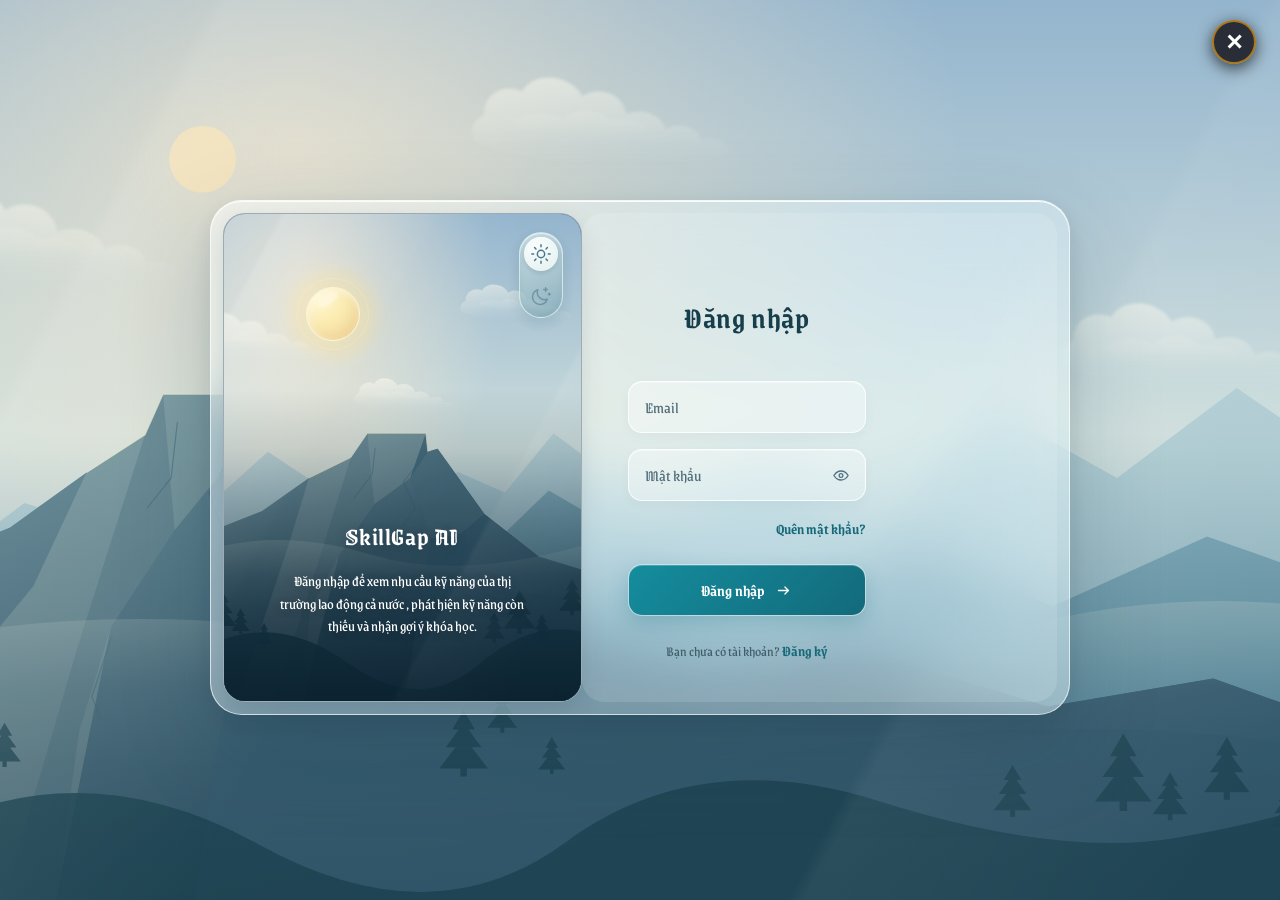
==== ai-skill-gap-system/apps/auth-web/index.html @ 1d26b66d "feat: tich hop chuc nang dang nhap dang ky halloween modal va backend auth day du" ====
<!doctype html>
<html lang="vi">

  <head>
    <meta charset="utf-8" />
    <meta name="viewport" content="width=device-width, initial-scale=1" />
    <title>Đăng nhập | SkillGap AI</title>
    <link rel="stylesheet" href="style.css?v=10" />
    <link rel="stylesheet" href="auth.css?v=10" />
    <script src="resources.js?v=10" defer></script>
    <script src="script.js?v=10" defer></script>
    <script src="spider.js?v=10" defer></script>
    <script src="wolf.js?v=10" defer></script>
    <script src="config.js?v=10" defer></script>
    <script src="auth.js?v=10" defer></script>
  </head>

  <body>

    <div class="landscape-scene page-landscape" aria-hidden="true">
      <img class="scene-land scene-day" src="images/background-day.svg?v=clouds-1" alt="" />
      <img class="scene-land scene-night" src="images/background-night.svg?v=clouds-1" alt="" />
      <div class="sky-flight" aria-hidden="true">
        <span class="sky-bat bat-1">
          <span class="flyer-facing">
            <span data-svg="images/bat.svg" aria-hidden="true"></span>
          </span>
        </span>
        <span class="sky-bat bat-2">
          <span class="flyer-facing">
            <span data-svg="images/bat.svg" aria-hidden="true"></span>
          </span>
        </span>
        <span class="sky-bat bat-3">
          <span class="flyer-facing">
            <span data-svg="images/bat.svg" aria-hidden="true"></span>
          </span>
        </span>
        <span class="sky-bat bat-4">
          <span class="flyer-facing">
            <span data-svg="images/bat.svg" aria-hidden="true"></span>
          </span>
        </span>
        <span class="sky-bat bat-5">
          <span class="flyer-facing">
            <span data-svg="images/bat.svg" aria-hidden="true"></span>
          </span>
        </span>
        <span class="sky-bat bat-6">
          <span class="flyer-facing">
            <span data-svg="images/bat.svg" aria-hidden="true"></span>
          </span>
        </span>
        <span class="sky-witch">
          <span class="flyer-facing">
            <img src="images/witch.svg?v=1" alt="" width="3600" height="3400" draggable="false">
          </span>
        </span>
      </div>
    </div>

    <div class="login-shell">
      <!-- Nút Đóng Modal Halloween và quay lại Dashboard -->
      <button id="close-auth-modal-btn" type="button" aria-label="Đóng giao diện đăng nhập" title="Đóng và quay lại trang chính" onclick="try { if (window.parent && window.parent !== window) { window.parent.postMessage({ type: 'CLOSE_HALLOWEEN_MODAL' }, '*'); } else { window.location.href = 'http://localhost:8080'; } } catch(e) { window.location.href = 'http://localhost:8080'; }" style="position:fixed;top:20px;right:24px;z-index:999999;width:44px;height:44px;border-radius:50%;background:rgba(20,20,30,0.85);border:2px solid rgba(255,165,0,0.6);color:#fff;font-size:22px;font-weight:bold;cursor:pointer;display:flex;align-items:center;justify-content:center;box-shadow:0 4px 16px rgba(0,0,0,0.7);transition:all 0.25s ease;" onmouseover="this.style.background='rgba(239,68,68,0.9)';this.style.transform='scale(1.1) rotate(90deg)'" onmouseout="this.style.background='rgba(20,20,30,0.85)';this.style.transform='scale(1) rotate(0deg)'">
        ✕
      </button>
      <div class="halloween-vines" id="halloween-vines" aria-hidden="true"></div>
      <main class="login-card" aria-labelledby="login-title">
        <section class="scene-panel" aria-labelledby="welcome-title">
          <div class="landscape-scene" aria-hidden="true">
            <div class="scene-sky-objects">
              <div class="scene-sun"></div>
              <div class="scene-moon"></div>
            </div>
            <img class="scene-land scene-day" src="images/panel-day.svg?v=responsive-1" alt="" />
            <img class="scene-land scene-night" src="images/panel-night.svg?v=responsive-1" alt="" />
            <div class="sky-flight" aria-hidden="true">
              <span class="sky-bat bat-1">
                <span class="flyer-facing">
                  <span data-svg="images/bat.svg" aria-hidden="true"></span>
                </span>
              </span>
              <span class="sky-bat bat-2">
                <span class="flyer-facing">
                  <span data-svg="images/bat.svg" aria-hidden="true"></span>
                </span>
              </span>
              <span class="sky-bat bat-3">
                <span class="flyer-facing">
                  <span data-svg="images/bat.svg" aria-hidden="true"></span>
                </span>
              </span>
            </div>
          </div>
          <div class="summit-stage" aria-hidden="true"></div>
          <button class="theme-toggle" id="theme-toggle" type="button" aria-pressed="false" aria-label="Bật đêm Halloween">
            <span class="theme-toggle-thumb" aria-hidden="true"></span>
            <span data-svg="images/icon-sun.svg" aria-hidden="true"></span>
            <span data-svg="images/icon-moon.svg" aria-hidden="true"></span>
          </button>
          <div class="scene-copy">
            <h2 id="welcome-title">SkillGap AI</h2>
            <p>Đăng nhập để xem nhu cầu kỹ năng của thị trường lao động cả nước , phát hiện kỹ năng còn thiếu và nhận gợi ý khóa học.</p>
          </div>
        </section>
        <section class="form-panel">
          <!-- View 1: Form Đăng nhập -->
          <div class="auth-view" id="login-view">
            <form class="login-form" id="login-form">
              <h1 id="login-title">Đăng nhập</h1>
              <div class="field">
                <label class="sr-only" for="email">Email</label>
                <input id="email" name="email" type="email" placeholder="Email" autocomplete="username" required />
                <div class="email-owl" id="email-owl" aria-hidden="true">
                  <span data-svg="images/owl.svg" aria-hidden="true"></span>
                </div>
              </div>
              <div class="field password">
                <label class="sr-only" for="password">Mật khẩu</label>
                <input id="password" name="password" type="password" placeholder="Mật khẩu" autocomplete="current-password" required />
                <button class="eye" id="show-password" type="button" aria-label="Hiện mật khẩu" aria-pressed="false" aria-controls="password">
                  <img src="images/icon-eye.svg" alt="" width="18" height="18" />
                </button>
              </div>
              <button class="text-action forgot" id="forgot-password" type="button">Quên mật khẩu?</button>
              <button class="submit" id="login-submit-btn" type="submit">
                <span>Đăng nhập</span> <img src="images/icon-arrow.svg" alt="" width="17" height="17" />
              </button>
              <p class="signup-row">
                <span>Bạn chưa có tài khoản?</span> <button class="text-action" id="signup" type="button">Đăng ký</button>
              </p>
            </form>
          </div>

          <!-- View 2: Form Đăng ký -->
          <div class="auth-view" id="register-view" hidden>
            <form class="register-form" id="register-form">
              <h1 id="register-title">Đăng ký tài khoản</h1>

              <!-- Chọn chức vụ (3 chip) -->
              <span class="role-selector-label">Chọn chức vụ của bạn:</span>
              <div class="role-chips" role="radiogroup" aria-label="Chọn chức vụ">
                <button class="role-chip active" id="chip-worker" type="button" data-role="worker" role="radio" aria-checked="true">
                  <span class="chip-icon">👤</span>
                  <span>Người lao động</span>
                </button>
                <button class="role-chip" id="chip-employer" type="button" data-role="employer" role="radio" aria-checked="false">
                  <span class="chip-icon">🏢</span>
                  <span>Nhà tuyển dụng</span>
                </button>
                <button class="role-chip" id="chip-provider" type="button" data-role="course_provider" role="radio" aria-checked="false">
                  <span class="chip-icon">🎓</span>
                  <span>Đơn vị đào tạo</span>
                </button>
              </div>

              <!-- Trường riêng: Người lao động (worker) -->
              <div class="role-field-group" id="fields-worker">
                <div class="field">
                  <label class="sr-only" for="reg-worker-name">Họ và tên</label>
                  <input id="reg-worker-name" name="full_name" type="text" placeholder="Họ và tên" />
                </div>
              </div>

              <!-- Trường riêng: Nhà tuyển dụng (employer) -->
              <div class="role-field-group" id="fields-employer" hidden>
                <div class="field">
                  <label class="sr-only" for="reg-company-name">Tên công ty</label>
                  <input id="reg-company-name" name="company_name" type="text" placeholder="Tên công ty" />
                </div>
                <div class="field">
                  <label class="sr-only" for="reg-contact-name">Tên người liên hệ</label>
                  <input id="reg-contact-name" name="contact_name" type="text" placeholder="Tên người liên hệ" />
                </div>
                <div class="field">
                  <label class="sr-only" for="reg-phone">Số điện thoại</label>
                  <input id="reg-phone" name="phone" type="tel" placeholder="Số điện thoại liên hệ" />
                </div>
              </div>

              <!-- Trường riêng: Nhà đăng khóa học (course_provider) -->
              <div class="role-field-group" id="fields-provider" hidden>
                <div class="field">
                  <label class="sr-only" for="reg-provider-name">Tên đơn vị đào tạo</label>
                  <input id="reg-provider-name" name="provider_name" type="text" placeholder="Tên đơn vị đào tạo" />
                </div>
                <div class="field">
                  <label class="sr-only" for="reg-website">Website (không bắt buộc)</label>
                  <input id="reg-website" name="website" type="url" placeholder="Website (không bắt buộc)" />
                </div>
                <div class="field">
                  <label class="sr-only" for="reg-description">Mô tả (không bắt buộc)</label>
                  <textarea id="reg-description" name="description" placeholder="Mô tả ngắn về đơn vị đào tạo (không bắt buộc)"></textarea>
                </div>
              </div>

              <!-- Trường chung -->
              <div class="field">
                <label class="sr-only" for="reg-email">Email</label>
                <input id="reg-email" name="email" type="email" placeholder="Email" autocomplete="username" required />
              </div>

              <div class="field password">
                <label class="sr-only" for="reg-password">Mật khẩu</label>
                <input id="reg-password" name="password" type="password" placeholder="Mật khẩu (tối thiểu 8 ký tự)" autocomplete="new-password" required />
                <button class="eye toggle-reg-pwd" type="button" data-target="reg-password" aria-label="Hiện mật khẩu">
                  <img src="images/icon-eye.svg" alt="" width="18" height="18" />
                </button>
              </div>

              <div class="field password">
                <label class="sr-only" for="reg-password-confirm">Nhập lại mật khẩu</label>
                <input id="reg-password-confirm" name="password_confirm" type="password" placeholder="Nhập lại mật khẩu" autocomplete="new-password" required />
                <button class="eye toggle-reg-pwd" type="button" data-target="reg-password-confirm" aria-label="Hiện mật khẩu">
                  <img src="images/icon-eye.svg" alt="" width="18" height="18" />
                </button>
              </div>

              <button class="submit" id="register-submit-btn" type="submit">
                <span>Tạo tài khoản</span> <img src="images/icon-arrow.svg" alt="" width="17" height="17" />
              </button>

              <p class="signup-row">
                <span>Bạn đã có tài khoản?</span> <button class="text-action" id="to-login" type="button">Đăng nhập</button>
              </p>
            </form>
          </div>

          <!-- Thông báo trạng thái dùng chung -->
          <p class="status" id="status" role="status" aria-live="polite"></p>
        </section>
      </main>
    </div>

    <canvas id="halloween-spider" aria-hidden="true"></canvas>

    <div class="flash-beam" id="flash-beam" aria-hidden="true"></div>

    <div class="password-reveal" id="password-reveal" aria-hidden="true">
      <span id="reveal-text"></span>
    </div>

    <div class="flashlight" id="flashlight" aria-hidden="true">
      <img src="images/flashlight.svg" alt="" width="33" height="33" />
    </div>
    
  </body>

</html>
---- ai-skill-gap-system/apps/auth-web/style.css ----
:root  {
  font-family: 'Grenze Gotisch', Georgia, serif;
  color: #172b33;
  -webkit-font-smoothing: antialiased;
}

*  {
  box-sizing: border-box;
}

body  {
  min-width: 320px;
  min-height: 100svh;
  display: grid;
  place-items: center;
  margin: 0;
  background: #a9c6d0;
}

button, input  {
  font: inherit;
}

button  {
  cursor: pointer;
}

.login-card  {
  position: relative;
  z-index: 1;
  display: grid;
  grid-template-columns: 43% 57%;
  min-height: 480px;
  padding: 12px;
  overflow: hidden;
  border: 1px solid rgb(255 255 255 / 68%);
  border-radius: 32px;
  background: rgb(244 252 255 / 36%);
  -webkit-backdrop-filter: blur(28px) saturate(135%);
  backdrop-filter: blur(28px) saturate(135%);
  box-shadow: 0 32px 90px rgb(15 50 69 / 22%), 0 8px 24px rgb(15 50 69 / 10%), inset 0 1px 0 rgb(255 255 255 / 90%);
}

.login-card::before  {
  position: absolute;
  inset: 0;
  background: linear-gradient(125deg, rgb(255 255 255 / 24%), transparent 35%, transparent 65%, rgb(255 255 255 / 8%));
  content: "";
  pointer-events: none;
}

.scene-panel  {
  position: relative;
  min-height: 456px;
  overflow: hidden;
  border: 1px solid rgb(255 255 255 / 58%);
  border-radius: 22px;
  background: #16374b;
  box-shadow: 0 8px 24px rgb(6 35 50 / 12%), inset 0 0 0 1px rgb(255 255 255 / 18%);
}

.landscape-scene  {
  --celestial-drop: 260px;
  position: absolute;
  inset: 0;
  overflow: hidden;
  background: radial-gradient(ellipse at 23% 17%, rgb(255 235 202 / 65%), transparent 48%), linear-gradient(#94b5ce, #cededc 48%, #789bad);
}

.landscape-scene::before  {
  position: absolute;
  inset: 0;
  background: radial-gradient(ellipse at 75% 18%, rgb(172 87 85 / 20%), transparent 46%), linear-gradient(#160e25, #292039 49%, #31263c 74%, #140f22);
  content: "";
  opacity: 0;
  transition: opacity 1400ms ease;
}

.landscape-scene::after  {
  position: absolute;
  z-index: 3;
  inset: 0;
  background: linear-gradient(118deg, transparent 9%, rgb(255 255 255 / 15%) 10%, rgb(255 255 255 / 2%) 34%, transparent 35%, transparent 69%, rgb(255 255 255 / 9%) 70%, transparent 88%), radial-gradient(ellipse at 0 0, rgb(255 255 255 / 24%), transparent 60%);
  content: "";
  pointer-events: none;
}

.scene-sky-objects  {
  mask: var(--sky-mask) 0 0 / 100% 100% no-repeat;
  -webkit-mask: var(--sky-mask) 0 0 / 100% 100% no-repeat;
  position: absolute;
  z-index: 1;
  inset: 0;
}

.scene-sun, .scene-moon  {
  position: absolute;
  z-index: 1;
  width: 54px;
  height: 54px;
  border-radius: 50%;
}

.scene-sun  {
  top: 15%;
  left: 23%;
  border: 1px solid rgb(255 254 231 / 88%);
  background: url("images/sun.svg") center / cover;
  box-shadow: inset 2px 3px 8px rgb(255 255 255 / 80%), inset -3px -5px 10px rgb(214 147 67 / 24%), 0 0 35px 12px rgb(255 225 148 / 24%);
  transition: transform 1100ms cubic-bezier(.4,0,.2,1) 300ms;
}

.scene-moon  {
  top: 14%;
  right: 19%;
  border: 1px solid rgb(255 219 170 / 84%);
  background: url("images/moon-halloween.svg") center / cover;
  box-shadow: inset 2px 3px 7px rgb(255 238 209 / 70%), inset -4px -5px 10px rgb(180 80 33 / 28%), 0 0 34px 10px rgb(255 163 78 / 18%);
  transform: translate(-24px, var(--celestial-drop));
  transition: transform 1100ms cubic-bezier(.4,0,.2,1);
}

.scene-land  {
  position: absolute;
  z-index: 2;
  inset: 0;
  width: 100%;
  height: 100%;
  transition: opacity 1400ms ease;
}

.scene-day  {
  opacity: 1;
}

.scene-night  {
  opacity: 0;
}

body.night .scene-day  {
  opacity: 0;
}

body.night .scene-night  {
  opacity: 1;
}

.scene-panel::after  {
  position: absolute;
  z-index: 3;
  inset: 0;
  background: linear-gradient(transparent 36%, rgb(3 20 34 / 16%) 53%, rgb(3 20 34 / 74%) 100%);
  content: "";
  pointer-events: none;
}

body.night .landscape-scene::before  {
  opacity: 1;
}

.landscape-scene::after, .login-card::before  {
  transition: opacity 1400ms ease;
}

body.night .landscape-scene::after  {
  opacity: .18;
}

body.night .login-card::before  {
  opacity: .2;
}

body.night .scene-panel  {
  border-color: transparent;
  box-shadow: inset 0 0 0 1px #b67b481a;
}

body.night .scene-sun  {
  transform: translate(26px, var(--celestial-drop));
  transition-delay: 0ms;
}

body.night .scene-moon  {
  transform: translate(0, 0);
  transition-delay: 350ms;
}

.page-landscape  {
  position: fixed;
  z-index: 0;
  pointer-events: none;
}

.page-landscape::after  {
  background: linear-gradient(118deg, transparent 12%, rgb(255 255 255 / 9%) 13%, transparent 38%, transparent 72%, rgb(255 255 255 / 5%) 73%, transparent 95%), linear-gradient(transparent 50%, rgb(3 20 34 / 16%) 100%);
}

.scene-copy  {
  position: absolute;
  z-index: 4;
  top: 75%;
  left: 50%;
  width: min(82%, 250px);
  color: #fff;
  text-align: center;
  transform: translate(-50%, -50%);
  text-shadow: 0 2px 12px rgb(0 10 25 / 24%);
}

.scene-copy h2  {
  margin: 0 0 19px;
  font-size: clamp(20px, 2.5vw, 25px);
  line-height: 1.2;
}

.scene-copy p  {
  margin: 0;
  font-size: 15px;
  line-height: 1.5;
}

.form-panel  {
  position: relative;
  display: flex;
  align-items: center;
  padding: 82px clamp(28px, 4vw, 46px) 40px;
  border-radius: 22px;
  background: rgb(255 255 255 / 12%);
}

.login-form  {
  width: 100%;
}

h1  {
  margin: 0 0 42px;
  color: #173e4b;
  font-size: 30px;
  text-align: center;
}

.field  {
  position: relative;
  margin-bottom: 16px;
}

.email-owl  {
  position: absolute;
  z-index: 2;
  left: 12px;
  bottom: calc(100% - 3.5px);
  width: 50.4px;
  height: 58.8px;
  opacity: 0;
  pointer-events: none;
  filter: drop-shadow(0 2.8px 4.2px rgb(0 0 0 / 30%));
  transition: opacity 220ms ease;
}

.owl-vector  {
  display: block;
  width: 100%;
  height: 100%;
  overflow: visible;
}

.owl-breath  {
  transform-origin: 1500px 3100px;
}

.owl-head  {
  transform-origin: 1500px 1850px;
  transform: translate(var(--owl-head-x, 0px), var(--owl-head-y, 0px)) rotate(var(--owl-tilt, 0deg));
  transition: transform 500ms cubic-bezier(.2,.8,.2,1);
}

.owl-gaze  {
  transform: translate(var(--owl-gaze-x, 0px), var(--owl-gaze-y, 0px));
  transition: transform 260ms ease-out;
}

.owl-eyes  {
  transform-box: fill-box;
  transform-origin: center;
}

.email-owl.is-lit .owl-breath  {
  animation: owl-breathe 3.6s ease-in-out infinite;
}

.email-owl.is-lit .owl-eyes  {
  animation: owl-blink 4.8s ease-in-out infinite;
}

.email-owl.just-lit .owl-vector  {
  animation: owl-startle 650ms cubic-bezier(.2,.8,.2,1);
}

@keyframes owl-breathe  {
  0%,100%  {
    transform: translateY(0) scale(1);
  }
  50%  {
    transform: translateY(-16px) scale(1.014,1.018);
  }
}

@keyframes owl-blink  {
  0%,5%,11%,55%,61%,100%  {
    transform: scaleY(1);
  }
  8%,58%  {
    transform: scaleY(.06);
  }
}

@keyframes owl-startle  {
  0%,100%  {
    transform: translateY(0);
  }
  35%  {
    transform: translateY(-4px) rotate(-3deg);
  }
  65%  {
    transform: translateY(-1px) rotate(2deg);
  }
}

.sr-only  {
  position: absolute;
  width: 1px;
  height: 1px;
  padding: 0;
  overflow: hidden;
  clip: rect(0, 0, 0, 0);
  white-space: nowrap;
  clip-path: inset(50%);
  border: 0;
}

.field input  {
  display: block;
  width: 100%;
  height: 52px;
  padding: 0 16px;
  border: 1px solid rgb(255 255 255 / 78%);
  border-radius: 14px;
  outline: none;
  background: rgb(255 255 255 / 34%);
  color: #173e4b;
  font-size: 16px;
  box-shadow: inset 0 1px 1px rgb(255 255 255 / 50%), 0 4px 12px rgb(15 50 69 / 4%);
}

.field input::placeholder  {
  color: #526f7b;
}

.field input:focus  {
  border-color: #238997;
  box-shadow: 0 0 0 3px rgb(20 129 144 / 14%), inset 0 1px 0 rgb(255 255 255 / 70%);
}

.field.password input  {
  padding-right: 46px;
  font-family: inherit;
}

.field.password input::placeholder  {
  font-family: inherit;
}

.eye  {
  position: absolute;
  top: 50%;
  right: 7px;
  display: grid;
  width: 35px;
  height: 35px;
  place-items: center;
  border: 0;
  border-radius: 10px;
  background: transparent;
  transform: translateY(-50%);
}

.eye:hover img  {
  filter: brightness(1.25);
}

.eye img  {
  width: 18px;
  height: 18px;
}

body.night.flashlight-on .eye img  {
  opacity: 0;
}

body:not(.night) .eye[aria-pressed="true"]  {
  background: rgb(20 129 144 / 12%);
}

.text-action  {
  padding: 0;
  border: 0;
  background: transparent;
  color: #176978;
  font-size: 15px;
  font-weight: 600;
  text-align: left;
}

.text-action:hover  {
  color: #104e5d;
  text-decoration: underline;
  text-underline-offset: 3px;
}

.forgot  {
  display: block;
  margin: 0 0 24px auto;
}

.submit  {
  display: flex;
  justify-content: center;
  align-items: center;
  gap: 10px;
  width: 100%;
  height: 52px;
  border: 1px solid rgb(255 255 255 / 32%);
  border-radius: 14px;
  background: linear-gradient(135deg, #148d9d, #136a7b);
  color: #fff;
  font-weight: 600;
  box-shadow: 0 8px 20px rgb(16 110 127 / 23%), inset 0 1px 0 rgb(255 255 255 / 22%);
}

.submit img  {
  width: 17px;
  height: 17px;
  transition: transform 180ms ease;
}

.submit:hover  {
  transform: translateY(-1px);
  box-shadow: 0 11px 24px rgb(16 110 127 / 30%), inset 0 1px 0 rgb(255 255 255 / 30%);
}

.submit:hover img  {
  transform: translateX(3px);
}

.submit:active  {
  transform: translateY(0);
}

.signup-row  {
  margin: 23px 0 0;
  color: #425f6b;
  font-size: 14px;
  text-align: center;
}

.status  {
  margin: 14px 0 0;
  color: #256a75;
  font-size: 14px;
  line-height: 1.4;
  text-align: center;
}

.status:empty  {
  display: none;
}

body.night .login-card  {
  border-color: #98623940;
  box-shadow: 0 32px 90px #06020c80, 0 8px 24px #06020c50,
  inset 0 1px 0 #c48a5014, inset 0 -1px 0 #b875470d;
}

body.night .form-panel  {
  background-color: rgb(21 13 31 / 40%);
  box-shadow: inset 0 0 0 1px #b67b481a;
}

body.night h1  {
  color: #f5f8fa;
}

body.night .field input  {
  border-color: #ac774a45;
  background-color: rgb(32 23 43 / 68%);
  color: #f5f8fa;
  box-shadow: inset 0 1px 0 rgb(255 255 255 / 5%), 0 4px 12px rgb(0 8 20 / 6%);
}

body.night .field input::placeholder  {
  color: #b1c7d4;
}

body.night.flashlight-on #password  {
  color: transparent;
  -webkit-text-fill-color: transparent;
  caret-color: #e5f7f5;
}

body.night.flashlight-on #password::placeholder  {
  -webkit-text-fill-color: #b1c7d4;
}

body.night .eye img  {
  filter: brightness(2);
}

body.night .signup-row  {
  color: #c1cbd2;
}

body.night .status  {
  color: #a1e4e9;
}

.flash-beam  {
  position: fixed;
  z-index: 5;
  pointer-events: none;
  filter: blur(12px);
  transform-origin: 0 50%;
}

.flash-beam::before  {
  position: absolute;
  inset: 0;
  background: linear-gradient(90deg, rgb(255 224 156 / 75.4%) 0%, rgb(255 219 145 / 55.9%) 16%, rgb(255 214 140 / 32.5%) 35%, rgb(255 207 130 / 14.3%) 55%, rgb(255 202 124 / 3.9%) 75%, rgb(255 202 124 / 0%) 96%, transparent 100%);
  mask: var(--beam-mask) 0 0 / 100% 100% no-repeat;
  -webkit-mask: var(--beam-mask) 0 0 / 100% 100% no-repeat;
  content: "";
}

.password-reveal  {
  position: fixed;
  z-index: 6;
  overflow: hidden;
  color: #e9fbf9;
  font: 16px 'Grenze Gotisch', Georgia, serif;
  pointer-events: none;
}

.password-reveal > span  {
  position: absolute;
  top: 0;
  left: 17px;
  display: block;
  height: 52px;
  line-height: 52px;
  white-space: pre;
}

.password-reveal .reveal-char  {
  --lit: 0;
  position: relative;
  display: inline-block;
  width: 1ch;
  height: 100%;
  vertical-align: top;
}

.reveal-char .masked-char, .reveal-char .plain-char  {
  position: absolute;
  inset: 0;
  text-align: center;
  transition: opacity 90ms linear;
}

.reveal-char .masked-char  {
  opacity: calc(1 - var(--lit));
  color: #f5f8fa;
}

.reveal-char .plain-char  {
  opacity: var(--lit);
}

.flashlight  {
  position: fixed;
  z-index: 7;
  display: grid;
  width: 34px;
  height: 34px;
  place-items: center;
  pointer-events: none;
  filter: drop-shadow(0 0 8px rgb(255 246 157 / 80%));
  transform-origin: center;
}

.flashlight img  {
  width: 33px;
  height: 33px;
}

.flash-beam, .flashlight, .password-reveal  {
  opacity: 0;
  visibility: hidden;
  transition: opacity 700ms ease, visibility 0s linear 700ms;
}

body.night.flashlight-on .flash-beam, body.night.flashlight-on .flashlight, body.night.flashlight-on .password-reveal  {
  opacity: 1;
  visibility: visible;
  transition-delay: 0s;
}

:focus-visible  {
  outline: 3px solid #05c4d6;
  outline-offset: 3px;
}

@media (max-width: 640px)  {
  .login-card  {
    grid-template-columns: 1fr;
    padding: 10px;
    border-radius: 26px;
  }
  .scene-panel  {
    min-height: 220px;
    border-radius: 18px;
  }
  .scene-copy  {
    width: min(88%, 340px);
  }
  .scene-copy h2  {
    margin-bottom: 7px;
    font-size: 21px;
  }
  .scene-copy p  {
    font-size: 11px;
  }
  .form-panel  {
    padding: 26px 22px 24px;
  }
  h1  {
    margin-bottom: 22px;
    font-size: 28px;
  }
  .field  {
    margin-bottom: 14px;
  }
  .forgot  {
    margin-bottom: 18px;
  }
  .signup-row  {
    margin-top: 18px;
  }
}

@media (max-width: 380px)  {
  .form-panel  {
    padding-inline: 19px;
  }
}

@media (prefers-reduced-motion: reduce)  {
  *, *::before, *::after  {
    transition-duration: .01ms !important;
    transition-delay: 0ms !important;
  }
  .email-owl *  {
    animation: none !important;
  }
}

@supports not ((backdrop-filter: blur(1px)) or (-webkit-backdrop-filter: blur(1px)))  {
  .login-card  {
    background-color: rgb(236 247 250 / 95%);
  }
  body.night .login-card  {
    background-color: rgb(4 12 23 / 97%);
  }
}

.summit-stage  {
  position: absolute;
  z-index: 3;
  inset: 0;
  width: 100%;
  height: 100%;
  opacity: 0;
  pointer-events: none;
  overflow: hidden;
  transition: opacity 1400ms ease;
}

.summit-stage > svg  {
  display: block;
  width: 100%;
  height: 100%;
}

body.night .summit-stage  {
  opacity: 1;
}

.theme-toggle  {
  opacity: .95;
  position: absolute;
  z-index: 5;
  top: 18px;
  right: 18px;
  width: 44px;
  height: 86px;
  padding: 0;
  border: 1px solid #e6f7f4bd;
  border-radius: 24px;
  background: linear-gradient(160deg, #e2efecb8, #79a4b2ad);
  box-shadow: inset 0 1px 0 #ffffff9c, inset 0 -2px 7px #345e6e1a, 0 5px 14px #264f6024;
}

.theme-toggle:hover  {
  box-shadow: inset 0 1px 0 #ffffffb3, inset 0 -2px 7px #345e6e1a, 0 6px 18px #264f6030, 0 0 0 3px #e4f8f130;
}

.theme-toggle-thumb  {
  position: absolute;
  left: 4px;
  top: 4px;
  width: 34px;
  height: 34px;
  border-radius: 50%;
  background: radial-gradient(circle at 35% 25%, #ffffff, #e7f4f0);
  box-shadow: inset 0 1px 0 #ffffffed, 0 2px 5px #244b6030;
}

.theme-toggle svg  {
  position: absolute;
  left: 10px;
  width: 22px;
  height: 22px;
}

.theme-toggle .theme-sun  {
  top: 10px;
  color: #3f7584;
}

.theme-toggle .theme-moon  {
  bottom: 10px;
  color: #3d667b80;
}

body.night .theme-toggle  {
  border-color: #b47c55a0;
  box-shadow: inset 0 2px 7px #08040f70, inset 0 -2px 7px #08040f20, 0 4px 16px #08040f55;
}

body.night .theme-toggle:hover  {
  box-shadow: inset 0 2px 7px #08040f70, inset 0 -2px 7px #08040f20, 0 4px 16px #08040f55, 0 0 0 3px #d18b4230;
}

body.night .theme-toggle-thumb  {
  transform: translateY(42px);
  box-shadow: inset 0 1px 0 #ffffffb0, 0 0 12px #ffc37b30, 0 2px 5px #09041360;
}

body.night .theme-toggle .theme-sun  {
  color: #e8ad6e70;
}

body.night .theme-toggle .theme-moon  {
  color: #623956;
}

body.night .submit  {
  border-color: #f4ae6266;
  box-shadow: 0 8px 22px #b54f2829, inset 0 1px 0 #ffdfa438;
  color: #241222;
}

body.night .text-action  {
  color: #ffc48d;
}

body.night .text-action:hover  {
  color: #ffe2bc;
}

body.night .field input:focus  {
  border-color: #eaa267;
  box-shadow: 0 0 0 3px #eea26222;
}

@media (max-width: 640px)  {
  .theme-toggle  {
    top: 14px;
    right: 14px;
  }
}

.login-shell  {
  position: relative;
  z-index: 1;
  width: min(860px, 100%);
}

.login-shell .login-card  {
  width: 100%;
}

.halloween-vines  {
  position: absolute;
  z-index: 3;
  inset: -42px -44px;
  pointer-events: none;
}

.halloween-vines > svg  {
  display: block;
  width: 100%;
  height: 100%;
  overflow: visible;
}

body  {
  padding: 65px 62px;
}

@media (max-width: 640px)  {
  body  {
    padding: 48px 32px;
  }
  .login-shell  {
    width: min(430px, 100%);
  }
  .halloween-vines  {
    inset: -25px -27px;
  }
}

body  {
  padding-top: 100px;
  padding-bottom: 85px;
}

.lantern-flame  {
  transform-box: fill-box;
  transform-origin: 50% 100%;
}

body.night .lantern-flame  {
  animation: candle-flame 870ms ease-in-out infinite alternate;
}

body.night .lantern-glass  {
  animation: candle-glass 1730ms ease-in-out infinite;
}

body.night .lantern-halo  {
  animation: candle-halo 2190ms ease-in-out infinite;
}

body.night .pumpkin-glow  {
  animation: pumpkin-light 3100ms ease-in-out infinite;
}

body.night .lantern-swing  {
  transform-origin: 0px -25px;
  animation: lantern-sway 4700ms ease-in-out infinite;
}

body.night .lantern-ember  {
  animation: candle-ember 1900ms ease-out infinite;
}

body.night .halloween-vines .lantern-flame  {
  animation-delay: var(--fire-delay, 0ms);
}

body.night .halloween-vines .lantern-halo, body.night .halloween-vines .lantern-glass  {
  animation-delay: var(--glow-delay, 0ms);
}

@keyframes candle-flame  {
  0%  {
    transform: scale(.9, 1.05) skewX(-5deg);
    opacity: .9;
  }
  22%  {
    transform: scale(1.08, .88) skewX(4deg);
  }
  45%  {
    transform: scale(.85, 1.16) skewX(-3deg);
    opacity: 1;
  }
  68%  {
    transform: scale(1.03, .97) skewX(6deg);
  }
  100%  {
    transform: scale(.92, 1.1) skewX(-4deg);
    opacity: .94;
  }
}

@keyframes candle-glass  {
  0%,100%  {
    opacity: .62;
  }
  15%,54%  {
    opacity: .78;
  }
  34%,72%  {
    opacity: .57;
  }
  86%  {
    opacity: .73;
  }
}

@keyframes candle-halo  {
  0%,100%  {
    opacity: .18;
  }
  31%  {
    opacity: .32;
  }
  51%  {
    opacity: .22;
  }
  76%  {
    opacity: .29;
  }
}

@keyframes pumpkin-light  {
  0%,100%  {
    opacity: .75;
  }
  43%  {
    opacity: 1;
  }
  68%  {
    opacity: .83;
  }
}

@keyframes lantern-sway  {
  0%,100%  {
    transform: rotate(-1.4deg);
  }
  50%  {
    transform: rotate(1.4deg);
  }
}

@keyframes candle-ember  {
  0%  {
    transform: translate(0,0);
    opacity: 0;
  }
  20%  {
    opacity: .8;
  }
  100%  {
    transform: translate(3px,-20px);
    opacity: 0;
  }
}

@media (max-width: 640px)  {
  body  {
    padding-top: 70px;
    padding-bottom: 60px;
  }
}

@media (prefers-reduced-motion: reduce)  {
  .halloween-vines *  {
    animation: none !important;
  }
}

#halloween-spider  {
  position: fixed;
  z-index: 4;
  inset: 0;
  width: 100%;
  height: 100%;
  pointer-events: none;
  opacity: 0;
  transition: opacity 450ms ease;
}

#halloween-spider.is-active  {
  opacity: 1;
}

.scene-sun::before, .scene-moon::before, .scene-sun::after, .scene-moon::after  {
  content: "";
  position: absolute;
  border-radius: 50%;
  pointer-events: none;
}

.scene-sun::before, .scene-moon::before  {
  inset: -27px;
  background: radial-gradient(circle, #ffdda43b 12%, #ffd79318 45%, transparent 72%);
  animation: celestial-breathe 4800ms ease-in-out infinite;
}

.scene-sun::after, .scene-moon::after  {
  inset: -10px;
  border: 1px solid #ffe1b922;
  box-shadow: 0 0 12px #ffd79720;
  animation: celestial-ring 4800ms ease-out infinite;
}

.scene-sun::before  {
  background: radial-gradient(circle, #ffe68166, #ffd76330 43%, transparent 72%);
  animation-duration: 3900ms;
}

.scene-sun::after  {
  border-color: #fff1b43b;
  animation-duration: 3900ms;
}

@keyframes celestial-breathe  {
  0%,100%  {
    transform: scale(.92);
    opacity: .5;
  }
  50%  {
    transform: scale(1.17);
    opacity: 1;
  }
}

@keyframes celestial-ring  {
  0%  {
    transform: scale(.85);
    opacity: 0;
  }
  20%  {
    opacity: .55;
  }
  100%  {
    transform: scale(1.7);
    opacity: 0;
  }
}

.sky-flight  {
  position: absolute;
  z-index: 3;
  inset: 0;
  overflow: hidden;
  pointer-events: none;
  opacity: 0;
  transition: opacity 1400ms ease;
}

body.night .sky-flight  {
  opacity: 1;
}

.sky-bat, .sky-witch  {
  position: absolute;
  left: -18%;
  top: var(--fly-height, 24%);
  width: var(--fly-size, 30px);
  color: #100919;
  animation: sky-roam var(--fly-duration, 19s) linear infinite;
  animation-delay: var(--fly-delay, 0s);
  animation-play-state: paused;
}

.flyer-facing  {
  display: block;
  width: 100%;
  animation: flight-turn var(--fly-duration, 19s) steps(1) infinite;
  animation-delay: var(--fly-delay, 0s);
  animation-play-state: paused;
}

.sky-flight svg  {
  display: block;
  width: 100%;
  height: auto;
  overflow: visible;
}

.bat-wing  {
  transform-origin: 0 1px;
  animation: bat-flap 220ms ease-in-out infinite alternate;
  animation-play-state: paused;
}

.bat-wing-right  {
  animation-name: bat-flap-right;
}

body.night .sky-bat, body.night .sky-witch, body.night .flyer-facing, body.night .bat-wing  {
  animation-play-state: running;
}

.bat-1  {
  --fly-height: 18%;
  --fly-duration: 23s;
  --fly-delay: -4s;
  --fly-size: 29px;
}

.bat-2  {
  --fly-height: 31%;
  --fly-duration: 29s;
  --fly-delay: -12s;
  --fly-size: 23px;
  opacity: .78;
}

.bat-3  {
  --fly-height: 9%;
  --fly-duration: 18s;
  --fly-delay: -9s;
  --fly-size: 19px;
  opacity: .68;
}

.bat-4  {
  --fly-height: 25%;
  --fly-duration: 26s;
  --fly-delay: -18s;
  --fly-size: 34px;
}

.bat-5  {
  --fly-height: 13%;
  --fly-duration: 31s;
  --fly-delay: -6s;
  --fly-size: 17px;
  opacity: .65;
}

.bat-6  {
  --fly-height: 35%;
  --fly-duration: 22s;
  --fly-delay: -15s;
  --fly-size: 25px;
}

.scene-panel .sky-bat  {
  --fly-size: 20px;
}

.scene-panel .bat-2  {
  --fly-size: 16px;
}

.scene-panel .bat-3  {
  --fly-size: 13px;
}

.sky-witch  {
  --fly-duration: 38s;
  --fly-delay: -7s;
}

@keyframes sky-roam  {
  0%  {
    left: -18%;
    transform: translateY(0) rotate(-3deg);
  }
  12%  {
    transform: translateY(-12px) rotate(3deg);
  }
  25%  {
    transform: translateY(9px) rotate(-4deg);
  }
  38%  {
    transform: translateY(-8px) rotate(2deg);
  }
  50%  {
    left: 112%;
    transform: translateY(0);
  }
  62%  {
    transform: translateY(10px) rotate(-2deg);
  }
  75%  {
    transform: translateY(-13px) rotate(3deg);
  }
  88%  {
    transform: translateY(7px) rotate(-3deg);
  }
  100%  {
    left: -18%;
    transform: translateY(0);
  }
}

@keyframes flight-turn  {
  0%  {
    transform: scaleX(1);
  }
  50%  {
    transform: scaleX(-1);
  }
}

@keyframes bat-flap  {
  from  {
    transform: rotate(-13deg) scaleY(.58);
  }
  to  {
    transform: rotate(15deg) scaleY(1);
  }
}

@keyframes bat-flap-right  {
  from  {
    transform: rotate(13deg) scaleY(.58);
  }
  to  {
    transform: rotate(-15deg) scaleY(1);
  }
}

@media (prefers-reduced-motion: reduce)  {
  .scene-sun::before, .scene-moon::before, .scene-sun::after, .scene-moon::after, .sky-flight *  {
    animation: none !important;
  }
  .sky-bat  {
    left: 22%;
  }
  .bat-2  {
    left: 72%;
  }
  .bat-3  {
    left: 48%;
  }
  .bat-4, .bat-5, .bat-6, .sky-witch  {
    display: none;
  }
}

.sky-witch  {
  --fly-size: 100px;
  left: var(--witch-left);
  top: var(--witch-top);
  animation-name: witch-roam;
  filter: drop-shadow(0 1px 0 #ae7b9655);
}

@keyframes witch-roam  {
  0%,100%  {
    left: var(--witch-left);
    transform: translateY(0) rotate(-3deg);
  }
  12%,62%  {
    transform: translateY(-8px) rotate(2deg);
  }
  25%,75%  {
    transform: translateY(7px) rotate(-2deg);
  }
  38%,88%  {
    transform: translateY(-5px) rotate(2deg);
  }
  50%  {
    left: var(--witch-right);
    transform: translateY(0) rotate(3deg);
  }
}

.sky-witch img  {
  display: block;
  width: 100%;
  height: auto;
  transform: scaleX(-1);
}

body.night .field input:hover:not(:focus)  {
  border-color: #c697736e;
}

body.night :focus-visible  {
  outline-color: #efae74;
}

.pumpkin-face-normal, .pumpkin-face-smile  {
  transition: opacity 240ms ease;
}

.pumpkin-face-smile  {
  opacity: 0;
}

.pumpkin-reaction.is-beam-lit .pumpkin-face-normal  {
  opacity: 0;
}

.pumpkin-reaction.is-beam-lit .pumpkin-face-smile  {
  opacity: 1;
}

.pumpkin-reaction  {
  transform-origin: 0 30px;
}

.pumpkin-reaction.is-beam-lit  {
  animation: pumpkin-chuckle 1100ms ease-in-out infinite;
}

@keyframes pumpkin-chuckle  {
  0%, 52%, 100%  {
    transform: translateY(0) rotate(0) scale(1);
  }
  16%  {
    transform: translateY(-1.5px) rotate(-2deg) scale(1.025,.985);
  }
  30%  {
    transform: translateY(0) rotate(1.5deg) scale(.99,1.015);
  }
  42%  {
    transform: translateY(-.7px) rotate(-1deg) scale(1.012,.992);
  }
}

.leaf-reaction  {
  transform-box: view-box;
  transform-origin: 0 0;
}

body.night-exiting .sky-bat, body.night-exiting .sky-witch,
body.night-exiting .flyer-facing  {
  animation-play-state: paused;
}

body.night-exiting .theme-toggle-thumb  {
  transform: translateY(0);
}

body.night-exiting .scene-moon  {
  transform: translate(-24px, var(--celestial-drop));
  transition-delay: 2200ms;
}

body.night-exiting .scene-sun  {
  transform: translate(0, 0);
  transition-delay: 2700ms;
}

h1, .scene-copy h2  {
  font-family: 'Grenze Gotisch', Georgia, serif;
  font-weight: 600;
  font-synthesis: none;
  letter-spacing: .6px;
}

.submit  {
  font-size: 16px;
}

:root  {
  --theme-duration: 1400ms;
  --theme-easing: cubic-bezier(.4,0,.2,1);
}

.login-card::after  {
  content: '';
  position: absolute;
  z-index: 0;
  inset: -1px;
  border: 1px solid transparent;
  border-radius: inherit;
  pointer-events: none;
  background: linear-gradient(145deg, #25172eed, #160e22f2 60%, #211329ed) padding-box, linear-gradient(135deg, #d99a647d, #76536b70 27%, #36273e 52%, #9a604a88 78%, #e6ac7666) border-box;
  opacity: 0;
  transition: opacity var(--theme-duration) var(--theme-easing);
}

.login-card::before  {
  z-index: 1;
}

.login-card > .scene-panel, .login-card > .form-panel  {
  z-index: 2;
}

.theme-toggle::before, .theme-toggle-thumb::before, .submit::before  {
  content: '';
  position: absolute;
  inset: 0;
  border-radius: inherit;
  pointer-events: none;
  opacity: 0;
  transition: opacity var(--theme-duration) var(--theme-easing);
}

.theme-toggle::before  {
  background: linear-gradient(160deg, #21132f, #3b2144);
}

.theme-toggle-thumb  {
  z-index: 1;
}

.theme-toggle-thumb::before  {
  background: radial-gradient(circle at 35% 25%, #fff7de, #f2cf9d);
}

.theme-toggle svg  {
  z-index: 2;
}

.submit  {
  position: relative;
  isolation: isolate;
  background-clip: padding-box;
}

.submit::before  {
  z-index: -1;
  background: linear-gradient(135deg, #f69b49, #ce622b);
}

body.night .login-card::after, body.night .theme-toggle::before,
body.night .theme-toggle-thumb::before, body.night .submit::before  {
  opacity: 1;
}

.login-card, .form-panel, .scene-panel, .field input  {
  transition: background-color var(--theme-duration) var(--theme-easing), border-color var(--theme-duration) var(--theme-easing), box-shadow var(--theme-duration) var(--theme-easing), color var(--theme-duration) var(--theme-easing);
}

.submit  {
  transition: transform 180ms ease, border-color var(--theme-duration) var(--theme-easing), box-shadow var(--theme-duration) var(--theme-easing), color var(--theme-duration) var(--theme-easing);
}

.theme-toggle  {
  transition: border-color var(--theme-duration) var(--theme-easing), box-shadow var(--theme-duration) var(--theme-easing);
}

.theme-toggle-thumb  {
  transition: transform 600ms cubic-bezier(.22,1,.36,1), box-shadow var(--theme-duration) var(--theme-easing);
}

h1, .signup-row, .status, .text-action, .field input::placeholder,
.theme-toggle svg  {
  transition: color var(--theme-duration) var(--theme-easing);
}

.eye  {
  transition: background-color var(--theme-duration) var(--theme-easing);
}

.eye img  {
  transition: opacity 700ms ease, filter var(--theme-duration) var(--theme-easing);
}
---- ai-skill-gap-system/apps/auth-web/auth.css ----
/* ==========================================================================
   auth.css – Định dạng bổ trợ cho Chức năng Đăng nhập / Đăng ký SkillGap AI
   Tái sử dụng các biến và class sẵn có từ style.css
   ========================================================================== */

/* ── 1. Chuyển đổi View Đăng nhập & Đăng ký ── */
.auth-view {
  display: block;
  animation: authFadeIn 240ms ease-out;
}

.auth-view[hidden] {
  display: none !important;
}

@keyframes authFadeIn {
  from {
    opacity: 0;
    transform: translateY(6px);
  }
  to {
    opacity: 1;
    transform: translateY(0);
  }
}

/* ── 2. Cuộn mượt cho Form khi view dài (đặc biệt trên màn hình nhỏ) ── */
.form-panel {
  max-height: 92svh;
  overflow-y: auto;
  overflow-x: hidden;
  scrollbar-width: thin;
  scrollbar-color: rgba(20, 141, 157, 0.4) transparent;
}

.form-panel::-webkit-scrollbar {
  width: 5px;
}

.form-panel::-webkit-scrollbar-thumb {
  background: rgba(20, 141, 157, 0.4);
  border-radius: 4px;
}

body.night .form-panel {
  scrollbar-color: rgba(182, 123, 72, 0.4) transparent;
}

body.night .form-panel::-webkit-scrollbar-thumb {
  background: rgba(182, 123, 72, 0.4);
}

/* ── 3. Chọn chức vụ đăng ký (Role Chips) ── */
.role-selector-label {
  display: block;
  margin: 0 0 8px 4px;
  color: #173e4b;
  font-size: 15px;
  font-weight: 600;
}

body.night .role-selector-label {
  color: #f5f8fa;
}

.role-chips {
  display: grid;
  grid-template-columns: repeat(3, 1fr);
  gap: 8px;
  margin-bottom: 18px;
}

.role-chip {
  display: flex;
  flex-direction: column;
  align-items: center;
  justify-content: center;
  padding: 10px 6px;
  border: 1px solid rgba(23, 62, 75, 0.18);
  border-radius: 12px;
  background: rgba(255, 255, 255, 0.55);
  color: #173e4b;
  font-size: 13px;
  font-weight: 600;
  text-align: center;
  line-height: 1.25;
  cursor: pointer;
  transition: all 180ms ease;
  user-select: none;
}

.role-chip .chip-icon {
  font-size: 18px;
  margin-bottom: 4px;
  display: block;
}

.role-chip:hover {
  background: rgba(255, 255, 255, 0.85);
  border-color: #148d9d;
  transform: translateY(-1px);
}

.role-chip.active {
  border-color: #148d9d;
  background: linear-gradient(135deg, rgba(20, 141, 157, 0.16), rgba(19, 106, 123, 0.08));
  color: #0f5c6b;
  box-shadow: 0 0 0 2px rgba(20, 141, 157, 0.35);
}

body.night .role-chip {
  border-color: rgba(172, 119, 74, 0.35);
  background: rgba(32, 23, 43, 0.65);
  color: #e2e8f0;
}

body.night .role-chip:hover {
  background: rgba(48, 35, 64, 0.8);
  border-color: #c48a50;
}

body.night .role-chip.active {
  border-color: #e6a86c;
  background: linear-gradient(135deg, rgba(184, 117, 71, 0.32), rgba(138, 82, 42, 0.18));
  color: #ffecd6;
  box-shadow: 0 0 0 2px rgba(230, 168, 108, 0.4);
}

/* ── 4. Nhóm trường động theo vai trò ── */
.role-field-group {
  display: block;
  animation: authFadeIn 180ms ease;
}

.role-field-group[hidden] {
  display: none !important;
}

/* Textarea tái dùng style của input */
.field textarea {
  width: 100%;
  min-height: 64px;
  padding: 12px 14px;
  border: 1px solid rgba(23, 62, 75, 0.22);
  border-radius: 12px;
  background: rgba(255, 255, 255, 0.75);
  color: #173e4b;
  font-family: inherit;
  font-size: 15px;
  line-height: 1.4;
  resize: vertical;
  box-shadow: inset 0 1px 1px rgba(255, 255, 255, 0.5), 0 4px 12px rgba(15, 50, 69, 0.04);
}

.field textarea:focus {
  border-color: #238997;
  outline: none;
  box-shadow: 0 0 0 3px rgba(20, 129, 144, 0.14), inset 0 1px 0 rgba(255, 255, 255, 0.7);
}

.field textarea::placeholder {
  color: #526f7b;
}

body.night .field textarea {
  border-color: rgba(172, 119, 74, 0.27);
  background-color: rgba(32, 23, 43, 0.68);
  color: #f5f8fa;
  box-shadow: inset 0 1px 0 rgba(255, 255, 255, 0.05), 0 4px 12px rgba(0, 8, 20, 0.06);
}

body.night .field textarea::placeholder {
  color: #b1c7d4;
}

/* ── 5. Trạng thái nút bấm & Trạng thái phản hồi ── */
.submit:disabled {
  opacity: 0.65;
  cursor: not-allowed;
  transform: none !important;
  box-shadow: none !important;
}

.status.error {
  color: #c53030 !important;
  font-weight: 600;
}

body.night .status.error {
  color: #fc8181 !important;
}

.status.success {
  color: #276749 !important;
  font-weight: 600;
}

body.night .status.success {
  color: #68d391 !important;
}

/* ── 6. Tối ưu cho thiết bị di động ── */
@media (max-width: 640px) {
  .role-chips {
    gap: 6px;
  }
  .role-chip {
    padding: 8px 4px;
    font-size: 11.5px;
  }
  .role-chip .chip-icon {
    font-size: 16px;
    margin-bottom: 2px;
  }
}

@media (prefers-reduced-motion: reduce) {
  .auth-view,
  .role-field-group {
    animation: none !important;
  }
}
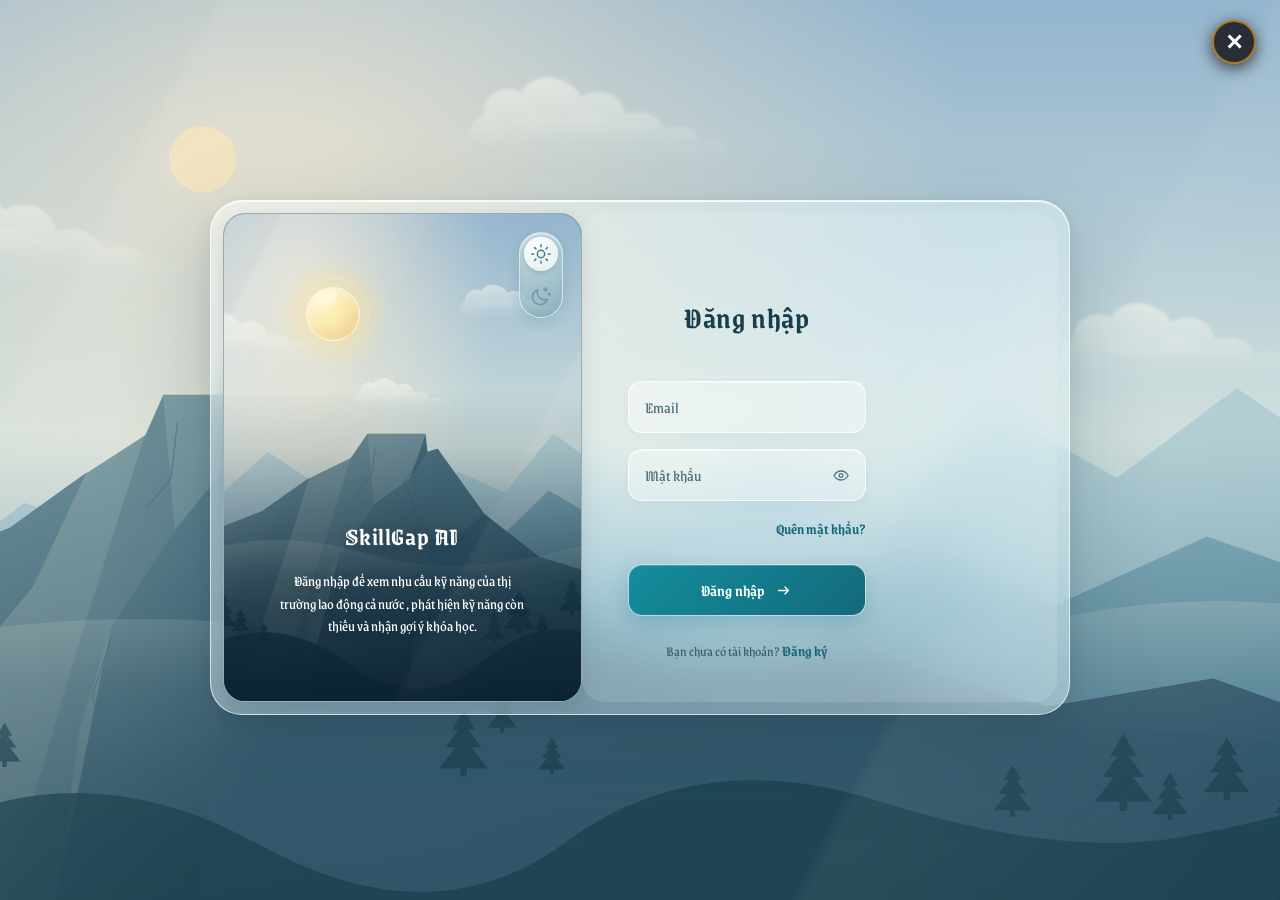
==== commit 705090e8: "Ship completed SkillGap recruitment and dashboard updates" ====
--- a/ai-skill-gap-system/apps/auth-web/index.html
+++ b/ai-skill-gap-system/apps/auth-web/index.html
@@ -243,7 +243,7 @@
     <div class="flashlight" id="flashlight" aria-hidden="true">
       <img src="images/flashlight.svg" alt="" width="33" height="33" />
     </div>
-    
+
   </body>
 
 </html>
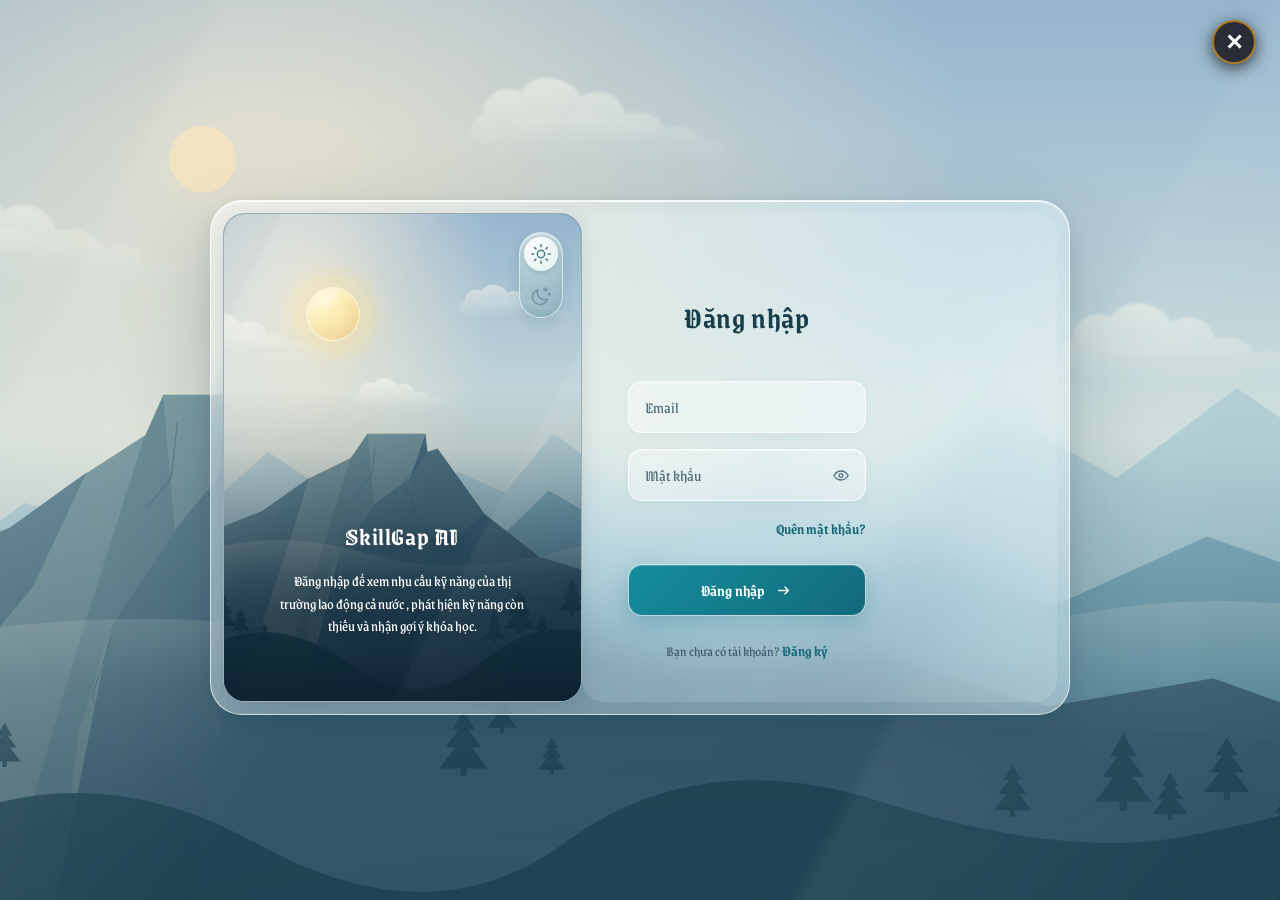
==== commit 70178a4d: "Update recruitment workflow, real CV applications and Gmail delivery" ====
--- a/ai-skill-gap-system/apps/auth-web/index.html
+++ b/ai-skill-gap-system/apps/auth-web/index.html
@@ -243,7 +243,7 @@
     <div class="flashlight" id="flashlight" aria-hidden="true">
       <img src="images/flashlight.svg" alt="" width="33" height="33" />
     </div>
-
+    
   </body>
 
 </html>
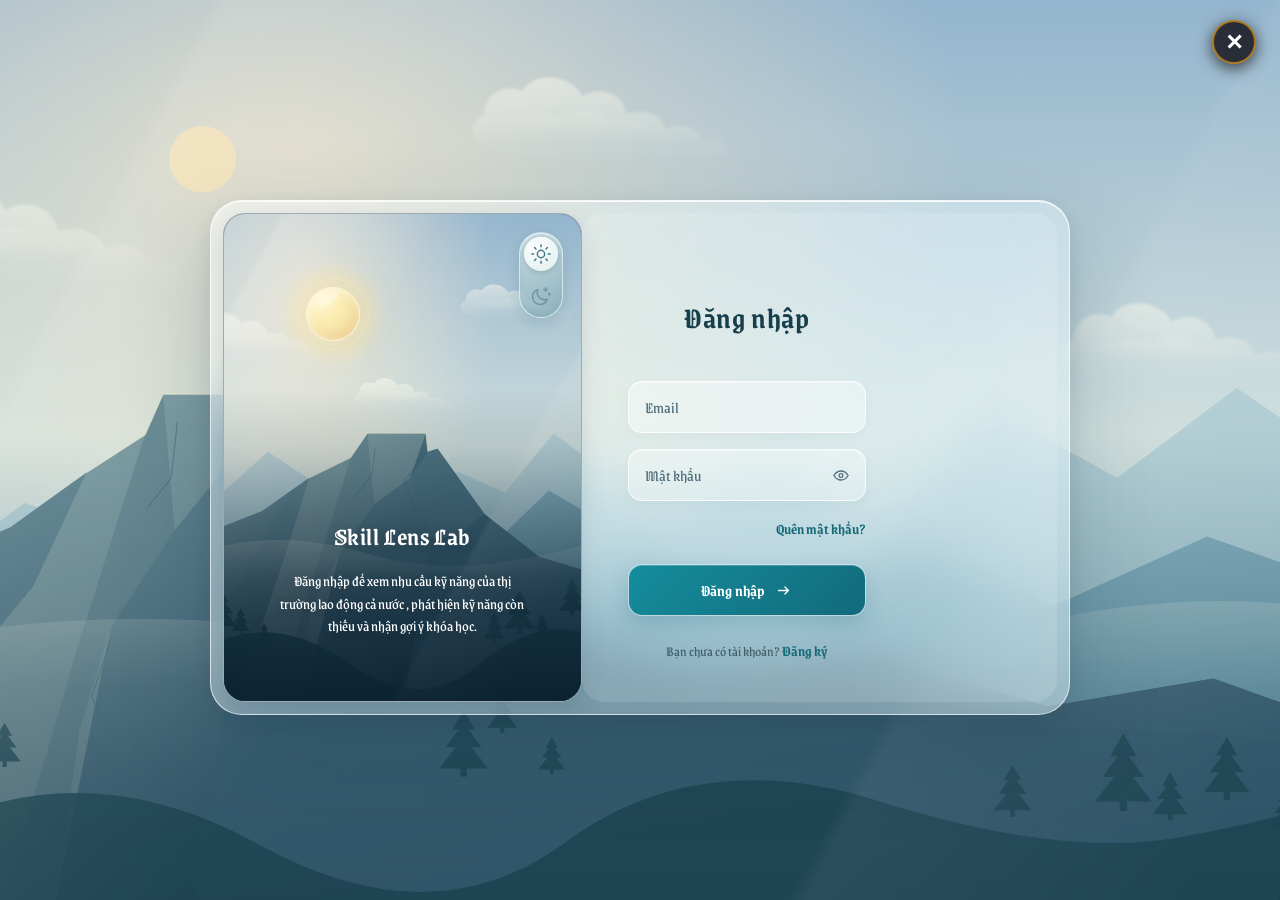
==== commit 1f1df48a: "feat: dong bo du lieu toan quoc 3007 tin tuyen dung va 1506 CV, bao ve xac thuc AI chan doan va phan" ====
--- a/ai-skill-gap-system/apps/auth-web/index.html
+++ b/ai-skill-gap-system/apps/auth-web/index.html
@@ -4,7 +4,7 @@
   <head>
     <meta charset="utf-8" />
     <meta name="viewport" content="width=device-width, initial-scale=1" />
-    <title>Đăng nhập | SkillGap AI</title>
+    <title>Đăng nhập | Skill Lens Lab</title>
     <link rel="stylesheet" href="style.css?v=10" />
     <link rel="stylesheet" href="auth.css?v=10" />
     <script src="resources.js?v=10" defer></script>
@@ -99,7 +99,7 @@
             <span data-svg="images/icon-moon.svg" aria-hidden="true"></span>
           </button>
           <div class="scene-copy">
-            <h2 id="welcome-title">SkillGap AI</h2>
+            <h2 id="welcome-title">Skill Lens Lab</h2>
             <p>Đăng nhập để xem nhu cầu kỹ năng của thị trường lao động cả nước , phát hiện kỹ năng còn thiếu và nhận gợi ý khóa học.</p>
           </div>
         </section>
--- a/ai-skill-gap-system/apps/auth-web/auth.css
+++ b/ai-skill-gap-system/apps/auth-web/auth.css
@@ -1,5 +1,5 @@
 /* ==========================================================================
-   auth.css – Định dạng bổ trợ cho Chức năng Đăng nhập / Đăng ký SkillGap AI
+   auth.css – Định dạng bổ trợ cho Chức năng Đăng nhập / Đăng ký Skill Lens Lab
    Tái sử dụng các biến và class sẵn có từ style.css
    ========================================================================== */
 
